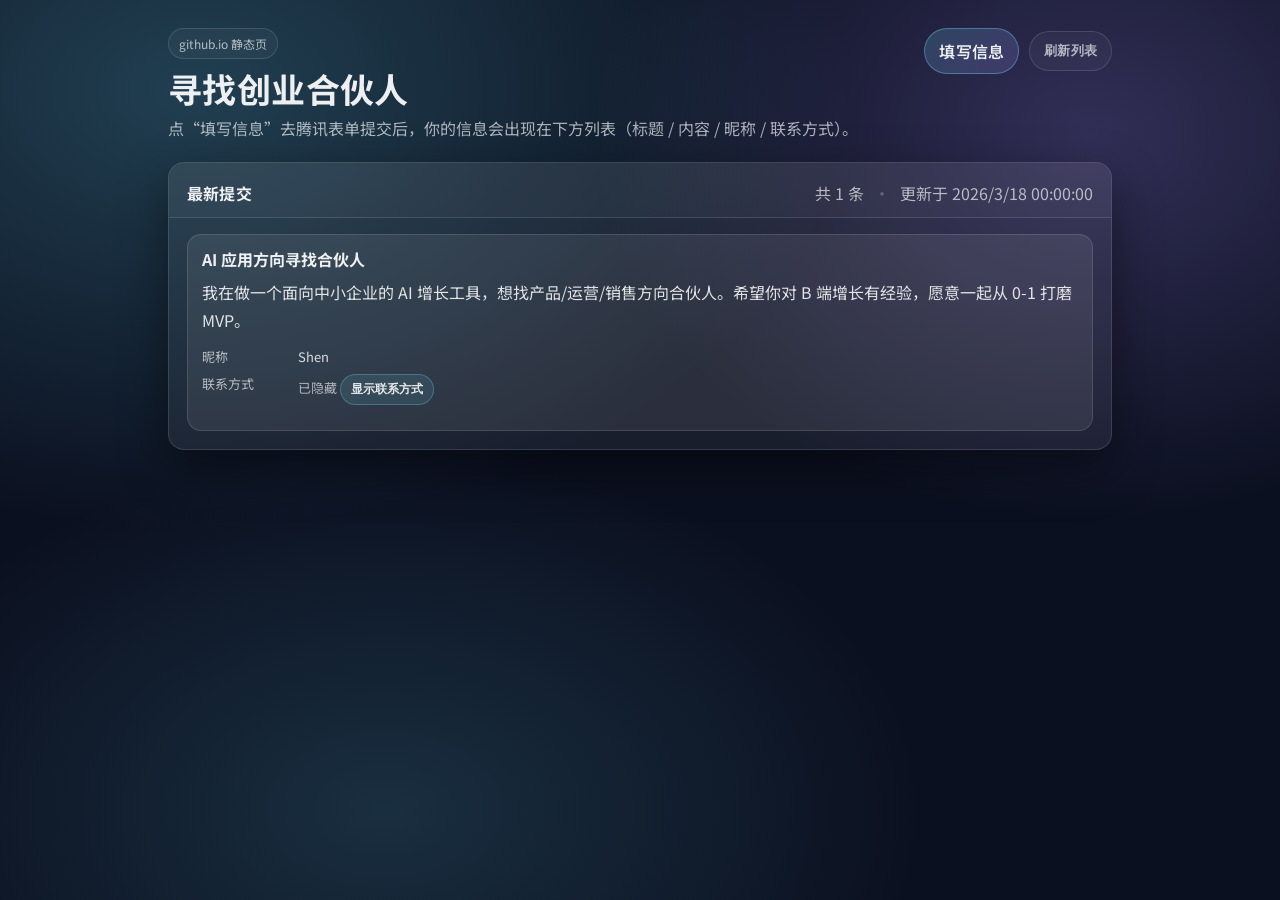
==== docs/index.html @ 55b8a0c7 "Hide contact behind modal with QR codes" ====
<!doctype html>
<html lang="zh-CN">
  <head>
    <meta charset="UTF-8" />
    <meta name="viewport" content="width=device-width, initial-scale=1.0" />
    <title>寻找创业合伙人</title>
    <meta
      name="description"
      content="寻找创业合伙人：填写信息提交后，会在页面展示标题、内容、昵称与联系方式。"
    />
    <link rel="preconnect" href="https://fonts.googleapis.com" />
    <link rel="preconnect" href="https://fonts.gstatic.com" crossorigin />
    <link
      href="https://fonts.googleapis.com/css2?family=Noto+Sans+SC:wght@400;600;700&display=swap"
      rel="stylesheet"
    />
    <link rel="stylesheet" href="./assets/styles.css" />
  </head>
  <body>
    <header class="container header">
      <div class="header__left">
        <div class="badge">github.io 静态页</div>
        <h1 class="title">寻找创业合伙人</h1>
        <p class="subtitle">
          点“填写信息”去腾讯表单提交后，你的信息会出现在下方列表（标题 / 内容 /
          昵称 / 联系方式）。
        </p>
      </div>
      <div class="header__right">
        <a id="formLink" class="btn btn--primary" href="#" target="_blank" rel="noreferrer">
          填写信息
        </a>
        <button id="refreshBtn" class="btn btn--ghost" type="button">刷新列表</button>
      </div>
    </header>

    <main class="container main">
      <section class="panel">
        <div class="panel__head">
          <h2 class="panel__title">最新提交</h2>
          <div class="panel__meta">
            <span id="countText" class="muted">加载中…</span>
            <span class="dot">·</span>
            <span id="updatedText" class="muted"></span>
          </div>
        </div>

        <div id="errorBox" class="error" hidden></div>

        <div id="emptyState" class="empty" hidden>
          <div class="empty__title">暂无展示内容</div>
          <div class="empty__desc">
            你可以先点击右上角“填写信息”提交一条，然后把回收数据同步到
            <code>data/submissions.json</code>。
          </div>
        </div>

        <div id="list" class="list" aria-live="polite"></div>
      </section>
    </main>

    <div id="contactModal" class="modal" hidden>
      <div class="modal__backdrop" data-close></div>
      <div class="modal__panel" role="dialog" aria-modal="true" aria-label="显示联系方式">
        <button id="modalSkip" class="modal__skip" type="button">跳过</button>
        <div class="modal__title">打赏小编</div>
        <div class="modal__grid">
          <button class="paycard" type="button" data-pay="alipay">
            <img class="paycard__img" src="./assets/pay/alipay-pay.png" alt="支付宝收款码" />
            <div class="paycard__label">支付宝</div>
          </button>
          <button class="paycard" type="button" data-pay="wechat">
            <img class="paycard__img" src="./assets/pay/wechat-pay.png" alt="微信收款码" />
            <div class="paycard__label">微信</div>
          </button>
        </div>
        <div class="modal__hint">打赏或点击右上角“跳过”，即可显示该条联系方式。</div>
      </div>
    </div>

    <footer class="container footer"></footer>

    <script src="./assets/main.js" defer></script>
  </body>
</html>
---- docs/assets/styles.css ----
:root {
  --bg: #0b1020;
  --panel: rgba(255, 255, 255, 0.06);
  --panel-2: rgba(255, 255, 255, 0.08);
  --text: rgba(255, 255, 255, 0.92);
  --muted: rgba(255, 255, 255, 0.65);
  --border: rgba(255, 255, 255, 0.12);
  --brand: #6ee7ff;
  --brand-2: #a78bfa;
  --danger: #ff6b6b;
  --shadow: 0 18px 50px rgba(0, 0, 0, 0.45);
  --radius: 16px;
}

* {
  box-sizing: border-box;
}

html,
body {
  height: 100%;
}

body {
  margin: 0;
  font-family: "Noto Sans SC", system-ui, -apple-system, Segoe UI, Roboto, Helvetica,
    Arial, "Apple Color Emoji", "Segoe UI Emoji";
  color: var(--text);
  background: radial-gradient(1200px 800px at 15% 10%, rgba(110, 231, 255, 0.22), transparent 55%),
    radial-gradient(900px 700px at 85% 15%, rgba(167, 139, 250, 0.25), transparent 55%),
    radial-gradient(900px 600px at 30% 90%, rgba(110, 231, 255, 0.14), transparent 60%),
    var(--bg);
}

code {
  font-family: ui-monospace, SFMono-Regular, Menlo, Monaco, Consolas, "Liberation Mono",
    "Courier New", monospace;
  font-size: 0.95em;
}

.container {
  max-width: 980px;
  margin: 0 auto;
  padding: 20px 18px;
}

.header {
  display: flex;
  gap: 16px;
  justify-content: space-between;
  align-items: flex-start;
  padding-top: 28px;
  padding-bottom: 10px;
}

.header__left {
  max-width: 720px;
}

.badge {
  display: inline-flex;
  align-items: center;
  gap: 8px;
  padding: 6px 10px;
  border: 1px solid var(--border);
  border-radius: 999px;
  background: rgba(255, 255, 255, 0.04);
  color: var(--muted);
  font-size: 12px;
}

.title {
  margin: 10px 0 8px;
  letter-spacing: 0.4px;
  font-size: 34px;
  line-height: 1.15;
}

.subtitle {
  margin: 0;
  color: var(--muted);
  line-height: 1.6;
}

.header__right {
  display: flex;
  gap: 10px;
  align-items: center;
  flex-wrap: wrap;
  justify-content: flex-end;
}

.btn {
  border-radius: 999px;
  border: 1px solid var(--border);
  padding: 10px 14px;
  background: rgba(255, 255, 255, 0.04);
  color: var(--text);
  cursor: pointer;
  text-decoration: none;
  font-weight: 600;
  letter-spacing: 0.2px;
  transition: transform 0.12s ease, background 0.12s ease, border-color 0.12s ease;
  user-select: none;
}

.btn:hover {
  transform: translateY(-1px);
  background: rgba(255, 255, 255, 0.07);
  border-color: rgba(255, 255, 255, 0.18);
}

.btn:active {
  transform: translateY(0);
}

.btn--primary {
  border-color: rgba(110, 231, 255, 0.35);
  background: linear-gradient(135deg, rgba(110, 231, 255, 0.18), rgba(167, 139, 250, 0.18));
}

.btn--ghost {
  color: var(--muted);
}

.main {
  padding-top: 10px;
  padding-bottom: 28px;
}

.panel {
  border: 1px solid var(--border);
  border-radius: var(--radius);
  background: var(--panel);
  box-shadow: var(--shadow);
  overflow: hidden;
}

.panel__head {
  padding: 18px 18px 12px;
  display: flex;
  align-items: baseline;
  justify-content: space-between;
  gap: 12px;
  border-bottom: 1px solid var(--border);
  background: rgba(255, 255, 255, 0.03);
}

.panel__title {
  margin: 0;
  font-size: 16px;
  letter-spacing: 0.2px;
}

.panel__meta {
  display: inline-flex;
  gap: 10px;
  align-items: center;
}

.dot {
  color: rgba(255, 255, 255, 0.25);
}

.muted {
  color: var(--muted);
}

.list {
  display: flex;
  flex-direction: column;
  gap: 12px;
  padding: 16px 18px 18px;
}

.card {
  border: 1px solid var(--border);
  background: var(--panel-2);
  border-radius: 14px;
  padding: 14px 14px 12px;
}

.card__title {
  margin: 0 0 10px;
  font-size: 16px;
  line-height: 1.3;
}

.card__content {
  margin: 0 0 12px;
  color: rgba(255, 255, 255, 0.86);
  line-height: 1.7;
  white-space: pre-wrap;
}

.card__meta {
  display: grid;
  grid-template-columns: 86px 1fr;
  gap: 8px 10px;
  color: var(--muted);
  font-size: 13px;
}

.card__meta dt {
  margin: 0;
}

.card__meta dd {
  margin: 0;
  color: rgba(255, 255, 255, 0.82);
  word-break: break-word;
}

.empty {
  padding: 18px;
}

.empty__title {
  font-weight: 700;
  margin-bottom: 6px;
}

.empty__desc {
  color: var(--muted);
  line-height: 1.6;
}

.error {
  margin: 14px 18px 0;
  padding: 12px 12px;
  border: 1px solid rgba(255, 107, 107, 0.35);
  background: rgba(255, 107, 107, 0.12);
  border-radius: 12px;
  color: rgba(255, 255, 255, 0.92);
  line-height: 1.55;
}

.footer {
  padding-top: 0;
  padding-bottom: 28px;
}

.modal[hidden] {
  display: none !important;
}

.modal {
  position: fixed;
  inset: 0;
  z-index: 50;
}

.modal__backdrop {
  position: absolute;
  inset: 0;
  background: rgba(0, 0, 0, 0.62);
  backdrop-filter: blur(6px);
}

.modal__panel {
  position: relative;
  width: min(720px, calc(100vw - 28px));
  margin: 10vh auto 0;
  padding: 16px 14px 14px;
  border-radius: 16px;
  border: 1px solid var(--border);
  background: rgba(15, 20, 36, 0.92);
  box-shadow: var(--shadow);
}

.modal__skip {
  position: absolute;
  top: 10px;
  right: 10px;
  border: 1px solid rgba(255, 255, 255, 0.12);
  background: rgba(255, 255, 255, 0.03);
  color: rgba(255, 255, 255, 0.45);
  padding: 4px 8px;
  border-radius: 999px;
  font-size: 12px;
  cursor: pointer;
}

.modal__skip:hover {
  color: rgba(255, 255, 255, 0.65);
  border-color: rgba(255, 255, 255, 0.18);
  background: rgba(255, 255, 255, 0.06);
}

.modal__title {
  font-weight: 800;
  letter-spacing: 0.2px;
  margin: 4px 0 12px;
  text-align: center;
}

.modal__grid {
  display: grid;
  grid-template-columns: 1fr 1fr;
  gap: 12px;
}

.paycard {
  text-align: left;
  padding: 10px;
  border-radius: 14px;
  border: 1px solid var(--border);
  background: rgba(255, 255, 255, 0.05);
  cursor: pointer;
}

.paycard:hover {
  border-color: rgba(255, 255, 255, 0.18);
  background: rgba(255, 255, 255, 0.08);
}

.paycard__img {
  width: 100%;
  height: auto;
  display: block;
  border-radius: 10px;
  background: rgba(255, 255, 255, 0.06);
}

.paycard__label {
  margin-top: 8px;
  color: rgba(255, 255, 255, 0.78);
  font-weight: 700;
  font-size: 13px;
  text-align: center;
}

.modal__hint {
  margin-top: 10px;
  color: rgba(255, 255, 255, 0.55);
  font-size: 12px;
  text-align: center;
  line-height: 1.5;
}

.contact__btn {
  display: inline-flex;
  align-items: center;
  gap: 8px;
  padding: 6px 10px;
  border-radius: 999px;
  border: 1px solid rgba(110, 231, 255, 0.28);
  background: rgba(110, 231, 255, 0.10);
  color: rgba(255, 255, 255, 0.88);
  cursor: pointer;
  font-weight: 700;
  font-size: 12px;
}

.contact__btn:hover {
  background: rgba(110, 231, 255, 0.14);
  border-color: rgba(110, 231, 255, 0.36);
}

.contact__hidden {
  color: rgba(255, 255, 255, 0.62);
}

@media (max-width: 680px) {
  .header {
    flex-direction: column;
    align-items: stretch;
  }
  .header__right {
    justify-content: flex-start;
  }
  .title {
    font-size: 28px;
  }

  .modal__grid {
    grid-template-columns: 1fr;
  }
}
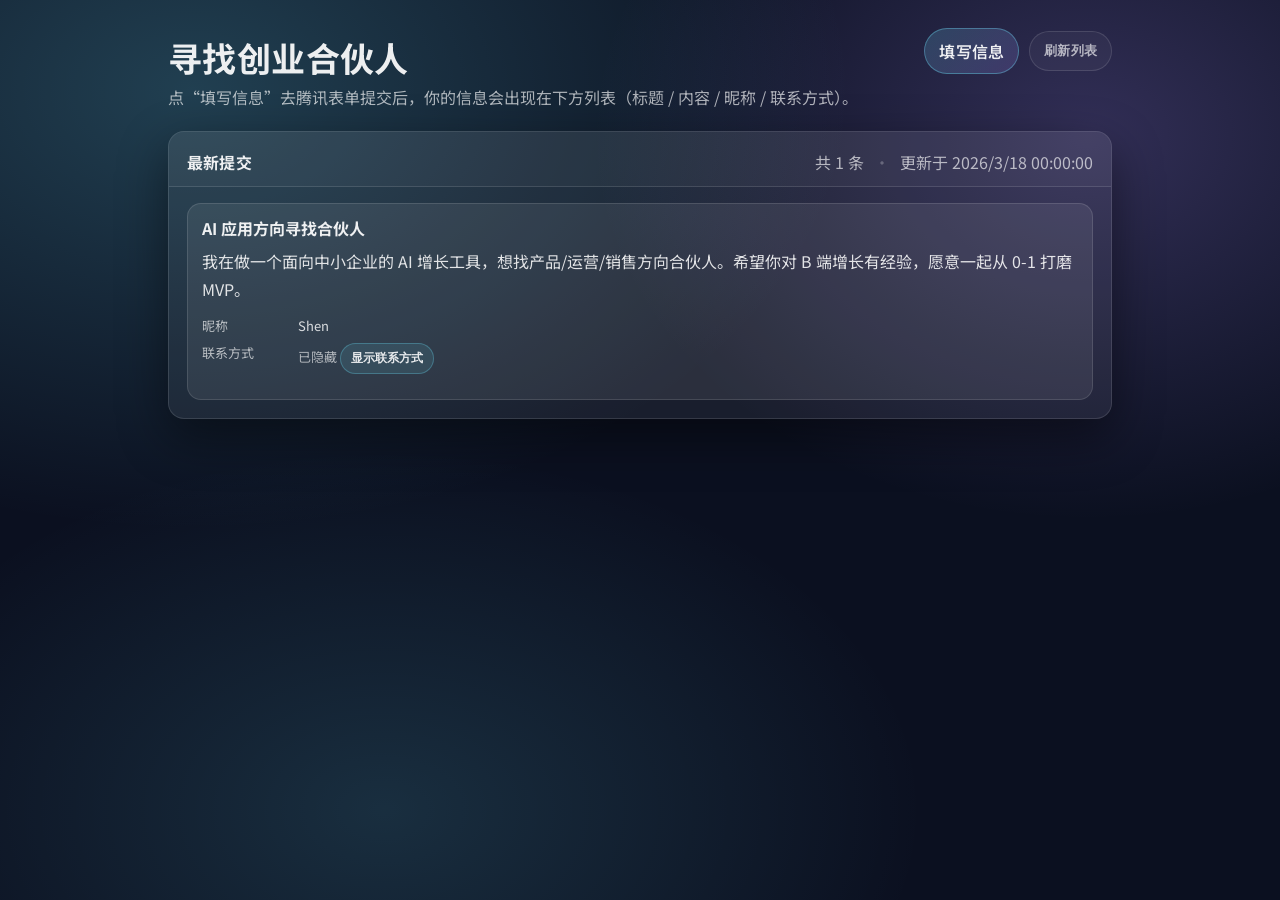
==== commit ce5e7016: "Remove github.io badge" ====
--- a/docs/index.html
+++ b/docs/index.html
@@ -19,7 +19,6 @@
   <body>
     <header class="container header">
       <div class="header__left">
-        <div class="badge">github.io 静态页</div>
         <h1 class="title">寻找创业合伙人</h1>
         <p class="subtitle">
           点“填写信息”去腾讯表单提交后，你的信息会出现在下方列表（标题 / 内容 /
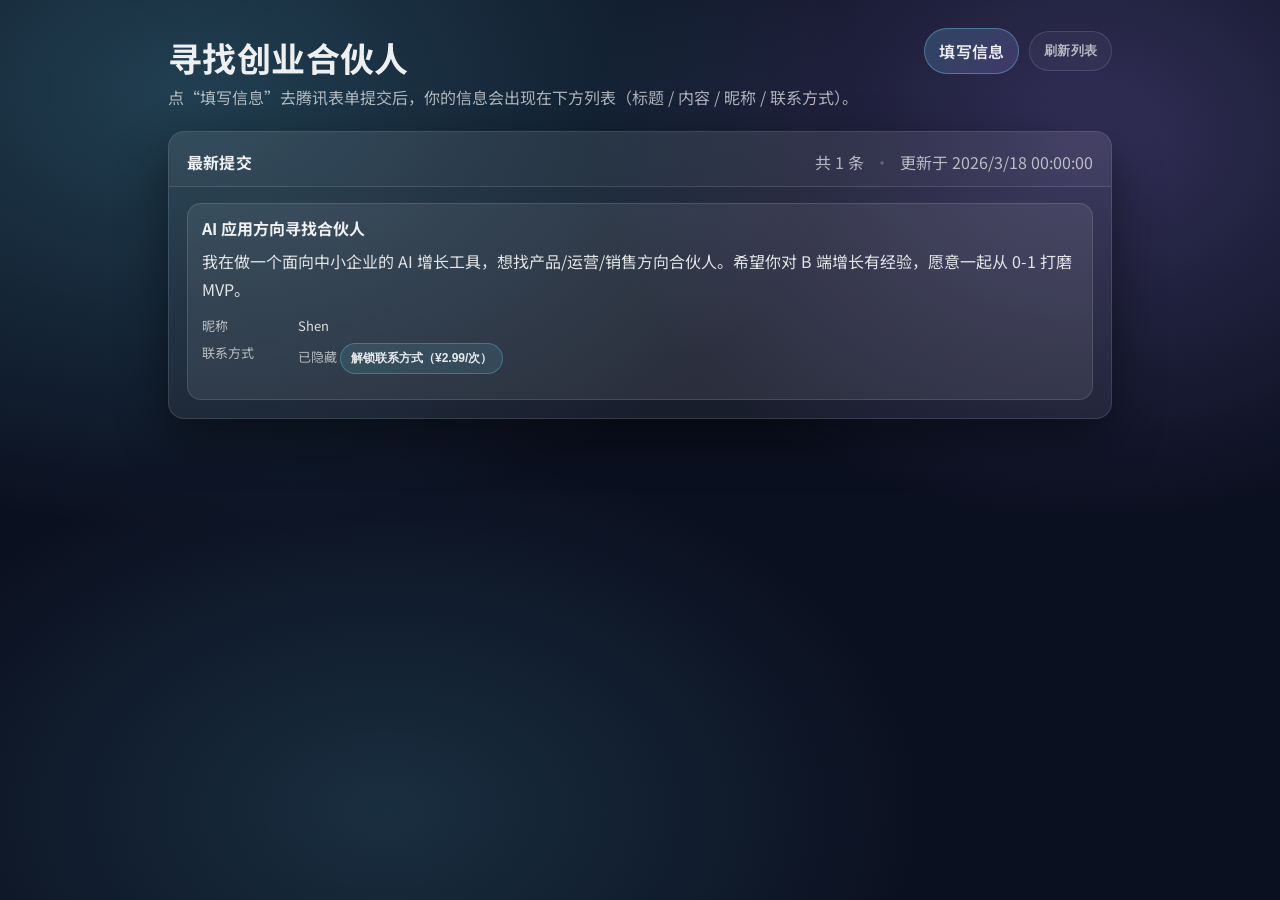
==== commit 4bc5df63: "Make contact reveal paid-only (2.99 each), remove skip" ====
--- a/docs/index.html
+++ b/docs/index.html
@@ -59,10 +59,12 @@
     </main>
 
     <div id="contactModal" class="modal" hidden>
-      <div class="modal__backdrop" data-close></div>
+      <div class="modal__backdrop"></div>
       <div class="modal__panel" role="dialog" aria-modal="true" aria-label="显示联系方式">
-        <button id="modalSkip" class="modal__skip" type="button">跳过</button>
-        <div class="modal__title">打赏小编</div>
+        <div class="modal__title">经营码支付</div>
+        <div class="modal__desc">
+          解锁联系方式 <b>¥2.99 / 次</b>。请扫码完成支付后，点击对应二维码即可解锁。
+        </div>
         <div class="modal__grid">
           <button class="paycard" type="button" data-pay="alipay">
             <img class="paycard__img" src="./assets/pay/alipay-pay.png" alt="支付宝收款码" />
@@ -73,7 +75,7 @@
             <div class="paycard__label">微信</div>
           </button>
         </div>
-        <div class="modal__hint">打赏或点击右上角“跳过”，即可显示该条联系方式。</div>
+        <div class="modal__hint">支付完成后，点击任意二维码即可解锁并显示该条联系方式。</div>
       </div>
     </div>
 
--- a/docs/assets/styles.css
+++ b/docs/assets/styles.css
@@ -266,25 +266,9 @@
   border: 1px solid var(--border);
   background: rgba(15, 20, 36, 0.92);
   box-shadow: var(--shadow);
-}
-
-.modal__skip {
-  position: absolute;
-  top: 10px;
-  right: 10px;
-  border: 1px solid rgba(255, 255, 255, 0.12);
-  background: rgba(255, 255, 255, 0.03);
-  color: rgba(255, 255, 255, 0.45);
-  padding: 4px 8px;
-  border-radius: 999px;
-  font-size: 12px;
-  cursor: pointer;
-}
-
-.modal__skip:hover {
-  color: rgba(255, 255, 255, 0.65);
-  border-color: rgba(255, 255, 255, 0.18);
-  background: rgba(255, 255, 255, 0.06);
+  max-height: calc(100vh - 28px);
+  overflow-y: auto;
+  -webkit-overflow-scrolling: touch;
 }
 
 .modal__title {
@@ -292,6 +276,14 @@
   letter-spacing: 0.2px;
   margin: 4px 0 12px;
   text-align: center;
+}
+
+.modal__desc {
+  margin: 0 0 12px;
+  text-align: center;
+  color: rgba(255, 255, 255, 0.78);
+  line-height: 1.55;
+  font-size: 13px;
 }
 
 .modal__grid {
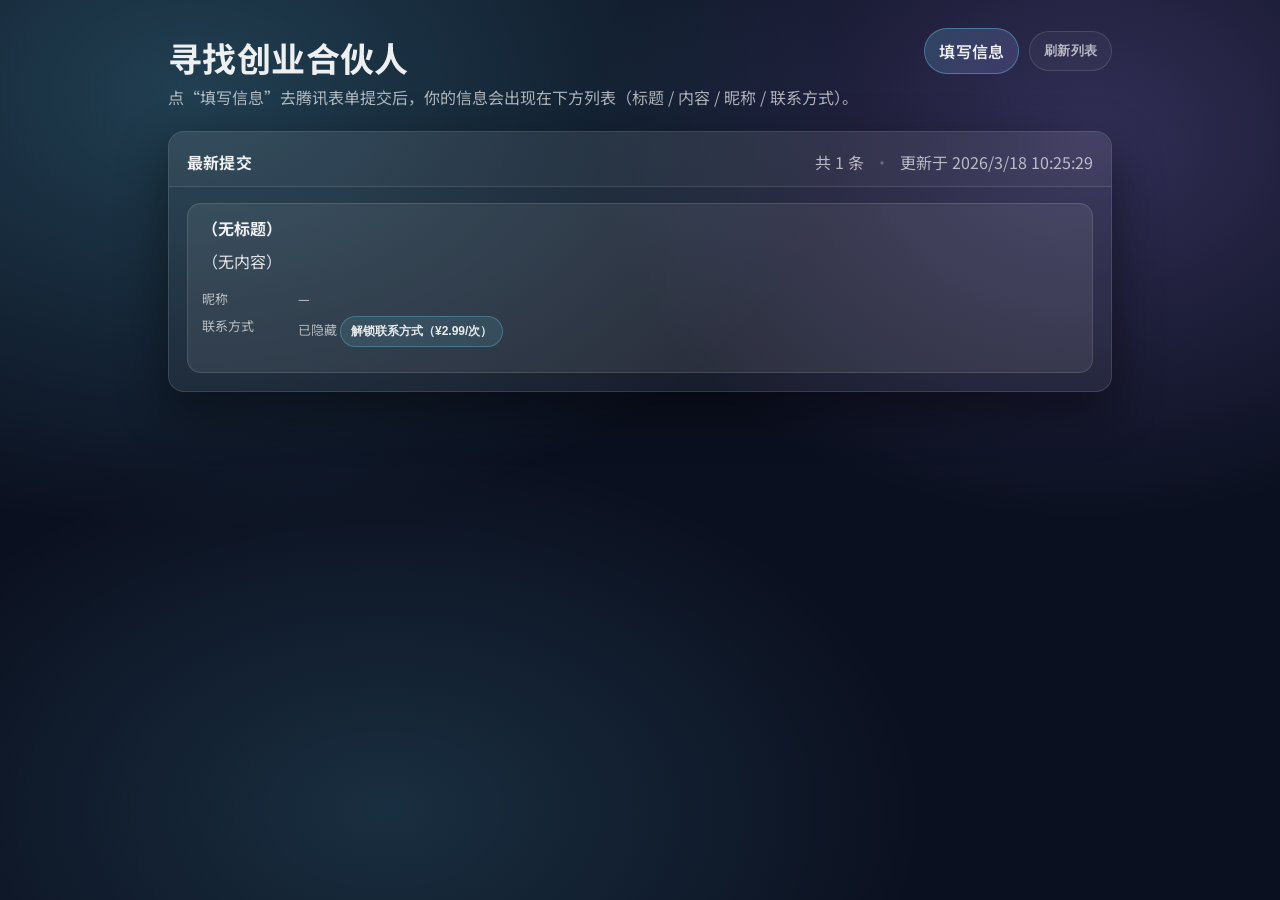
==== commit 309f15a6: "Remove 28-digit requirement text from UI" ====
--- a/docs/index.html
+++ b/docs/index.html
@@ -61,21 +61,40 @@
     <div id="contactModal" class="modal" hidden>
       <div class="modal__backdrop"></div>
       <div class="modal__panel" role="dialog" aria-modal="true" aria-label="显示联系方式">
-        <div class="modal__title">经营码支付</div>
-        <div class="modal__desc">
-          解锁联系方式 <b>¥2.99 / 次</b>。请扫码完成支付后，点击对应二维码即可解锁。
+        <div id="payStep" class="modal__step">
+          <div class="modal__title">经营码支付</div>
+          <div class="modal__desc">
+            解锁联系方式 <b>¥2.99 / 次</b>。请扫码完成支付，然后继续填写交易单号确认。
+          </div>
+          <div class="modal__grid">
+            <button class="paycard" type="button" data-pay="alipay">
+              <img class="paycard__img" src="./assets/pay/alipay-pay.png" alt="支付宝收款码" />
+              <div class="paycard__label">支付宝</div>
+            </button>
+            <button class="paycard" type="button" data-pay="wechat">
+              <img class="paycard__img" src="./assets/pay/wechat-pay.png" alt="微信收款码" />
+              <div class="paycard__label">微信</div>
+            </button>
+          </div>
+          <div class="modal__hint">点击你使用的支付方式，进入交易单号确认。</div>
         </div>
-        <div class="modal__grid">
-          <button class="paycard" type="button" data-pay="alipay">
-            <img class="paycard__img" src="./assets/pay/alipay-pay.png" alt="支付宝收款码" />
-            <div class="paycard__label">支付宝</div>
-          </button>
-          <button class="paycard" type="button" data-pay="wechat">
-            <img class="paycard__img" src="./assets/pay/wechat-pay.png" alt="微信收款码" />
-            <div class="paycard__label">微信</div>
-          </button>
+
+        <div id="confirmStep" class="modal__step" hidden>
+          <div class="modal__title">已支付确认</div>
+          <div class="modal__desc">请输入交易单号以解锁本条联系方式。</div>
+          <div class="formrow">
+            <input
+              id="txInput"
+              class="input"
+              inputmode="numeric"
+              autocomplete="off"
+              placeholder="请输入交易单号"
+            />
+            <button id="txConfirmBtn" class="btn btn--primary" type="button">确认解锁</button>
+          </div>
+          <div id="txError" class="formerror" hidden>未找到此交易单号。</div>
+          <div class="modal__hint">提示：请输入正确的交易单号。</div>
         </div>
-        <div class="modal__hint">支付完成后，点击任意二维码即可解锁并显示该条联系方式。</div>
       </div>
     </div>
 
--- a/docs/assets/styles.css
+++ b/docs/assets/styles.css
@@ -330,6 +330,37 @@
   line-height: 1.5;
 }
 
+.formrow {
+  display: flex;
+  gap: 10px;
+  align-items: center;
+  justify-content: center;
+  margin-top: 10px;
+  flex-wrap: wrap;
+}
+
+.input {
+  width: min(520px, 100%);
+  border-radius: 12px;
+  border: 1px solid rgba(255, 255, 255, 0.16);
+  background: rgba(255, 255, 255, 0.04);
+  color: rgba(255, 255, 255, 0.9);
+  padding: 10px 12px;
+  outline: none;
+}
+
+.input:focus {
+  border-color: rgba(110, 231, 255, 0.35);
+  box-shadow: 0 0 0 3px rgba(110, 231, 255, 0.12);
+}
+
+.formerror {
+  margin-top: 10px;
+  text-align: center;
+  color: rgba(255, 107, 107, 0.95);
+  font-size: 13px;
+}
+
 .contact__btn {
   display: inline-flex;
   align-items: center;
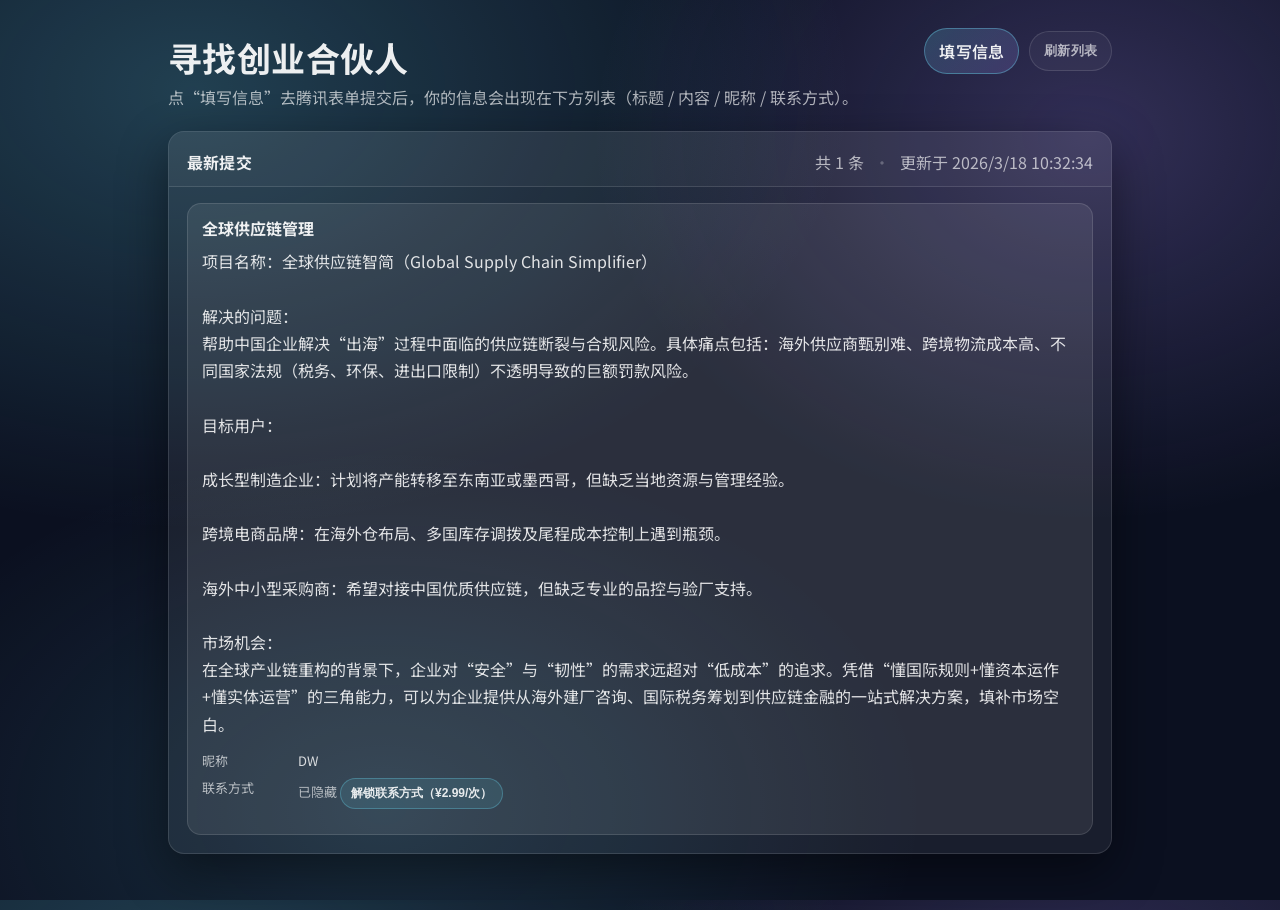
==== commit b89b716b: "Remove details section and add back button in tx confirm step" ====
--- a/docs/index.html
+++ b/docs/index.html
@@ -91,6 +91,7 @@
               placeholder="请输入交易单号"
             />
             <button id="txConfirmBtn" class="btn btn--primary" type="button">确认解锁</button>
+            <button id="txBackBtn" class="btn btn--ghost" type="button">返回</button>
           </div>
           <div id="txError" class="formerror" hidden>未找到此交易单号。</div>
           <div class="modal__hint">提示：请输入正确的交易单号。</div>
--- a/docs/assets/styles.css
+++ b/docs/assets/styles.css
@@ -211,6 +211,41 @@
   word-break: break-word;
 }
 
+.details {
+  margin-top: 12px;
+  padding-top: 12px;
+  border-top: 1px dashed rgba(255, 255, 255, 0.14);
+}
+
+.details__title {
+  font-weight: 800;
+  font-size: 13px;
+  color: rgba(255, 255, 255, 0.78);
+  margin-bottom: 10px;
+}
+
+.details__list {
+  display: grid;
+  grid-template-columns: 150px 1fr;
+  gap: 8px 10px;
+  margin: 0;
+}
+
+.details__list dt {
+  margin: 0;
+  color: rgba(255, 255, 255, 0.60);
+  font-size: 13px;
+}
+
+.details__list dd {
+  margin: 0;
+  color: rgba(255, 255, 255, 0.86);
+  font-size: 13px;
+  line-height: 1.6;
+  white-space: pre-wrap;
+  word-break: break-word;
+}
+
 .empty {
   padding: 18px;
 }
@@ -399,5 +434,9 @@
   .modal__grid {
     grid-template-columns: 1fr;
   }
-}
-
+
+  .details__list {
+    grid-template-columns: 1fr;
+  }
+}
+
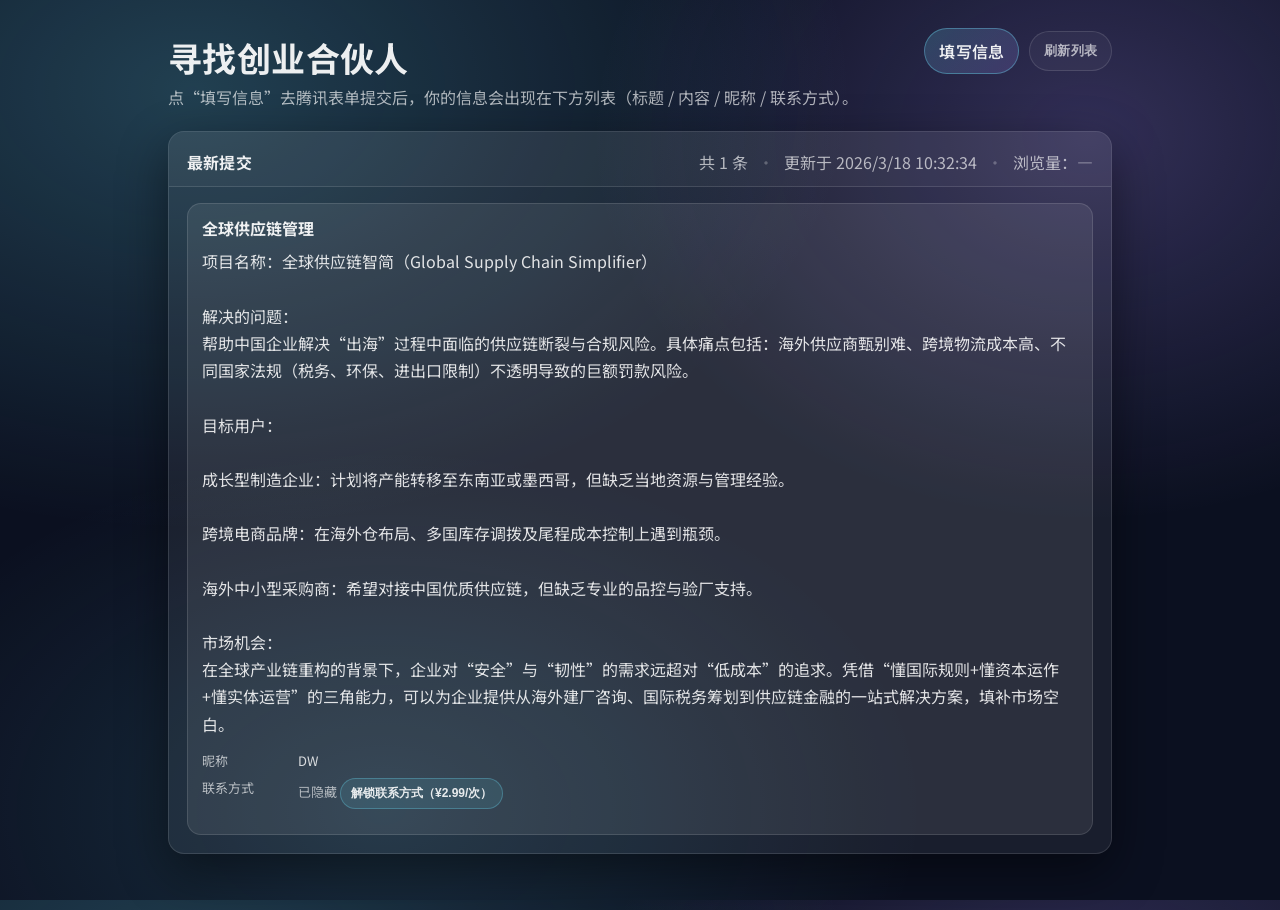
==== commit 22c20959: "Add page view counter" ====
--- a/docs/index.html
+++ b/docs/index.html
@@ -41,6 +41,8 @@
             <span id="countText" class="muted">加载中…</span>
             <span class="dot">·</span>
             <span id="updatedText" class="muted"></span>
+            <span class="dot">·</span>
+            <span id="viewText" class="muted"></span>
           </div>
         </div>
 
